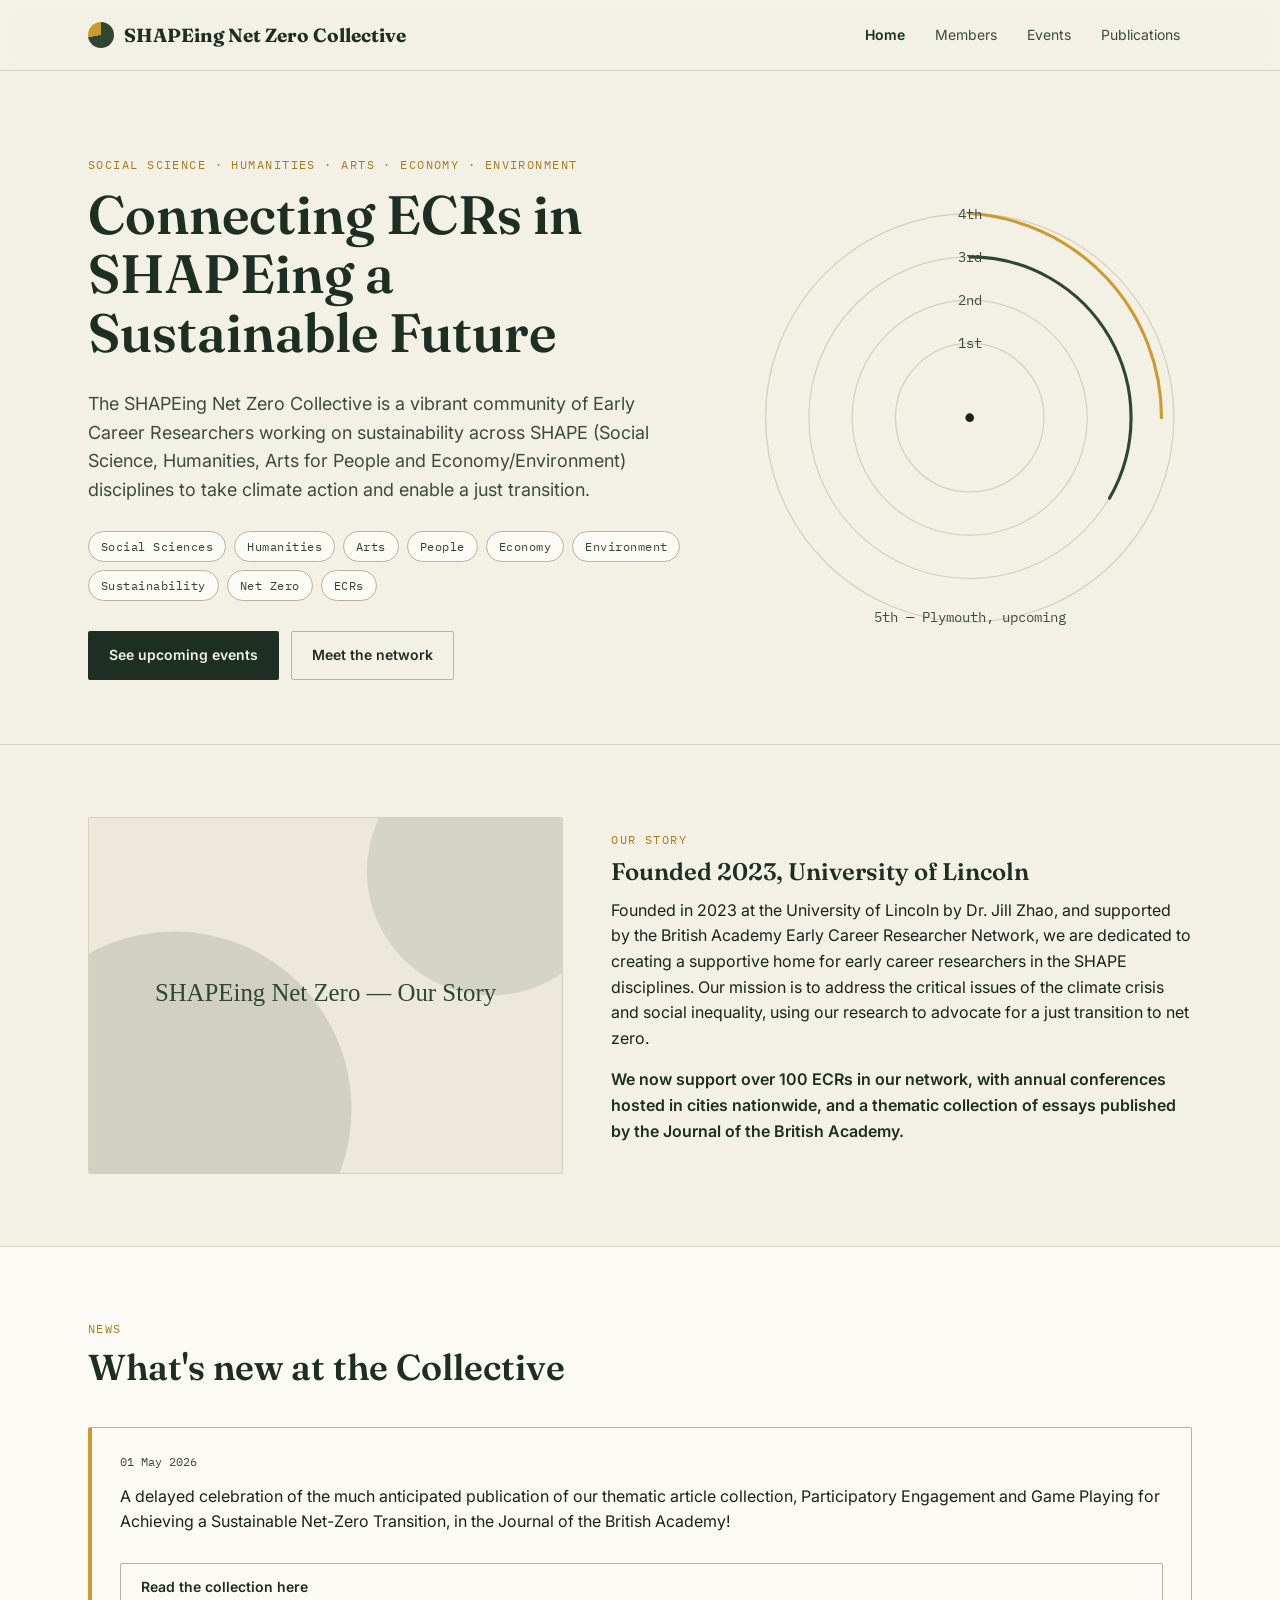
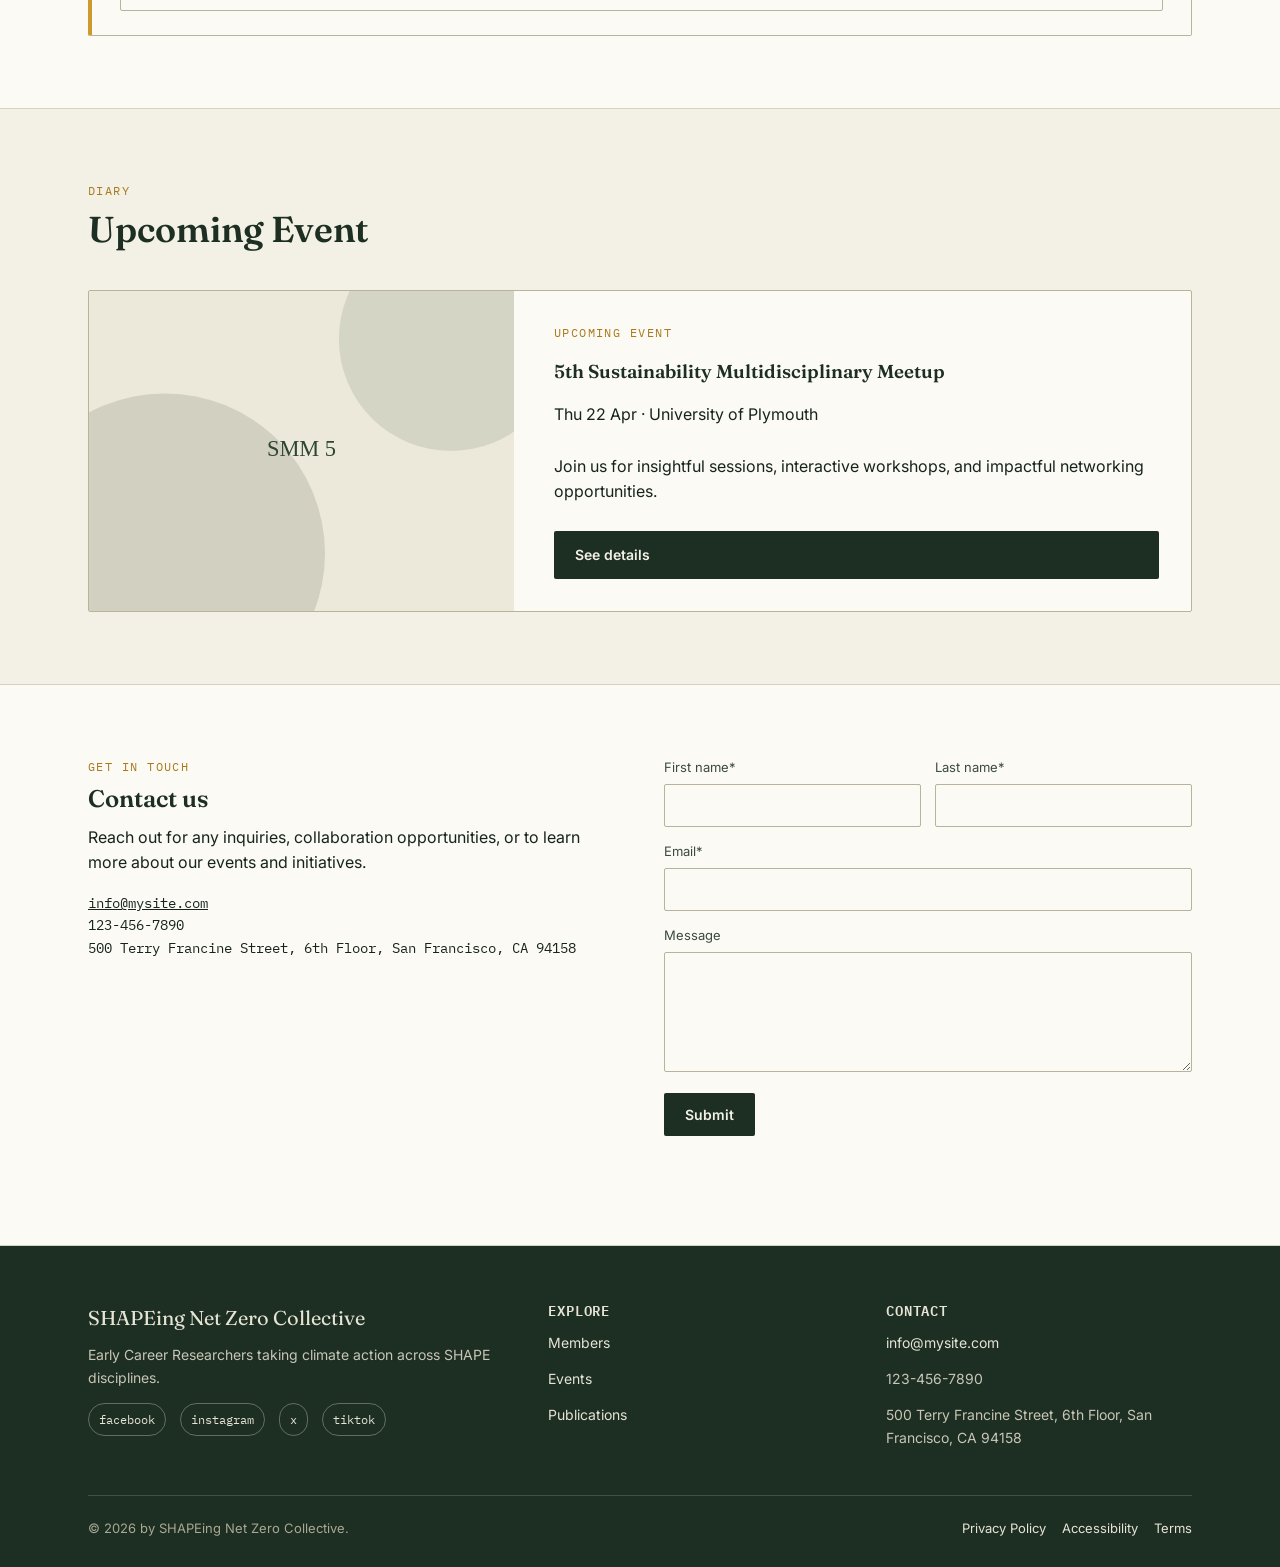
==== index.html @ 14239014 "Add files via upload" ====
<!doctype html>
<html lang="en">
<head>
<meta charset="utf-8">
<meta name="viewport" content="width=device-width, initial-scale=1">
<title>SHAPEing Net Zero Collective</title>
<meta name="description" content="A community of Early Career Researchers working across SHAPE disciplines to take climate action and enable a just transition to net zero.">
<link rel="preconnect" href="https://fonts.googleapis.com">
<link href="https://fonts.googleapis.com/css2?family=Fraunces:opsz,wght@9..144,500;9..144,600;9..144,700&family=Inter:wght@400;500;600&family=IBM+Plex+Mono:wght@400;500&display=swap" rel="stylesheet">
<link rel="stylesheet" href="assets/css/style.css">
</head>
<body data-page="home">

<header class="site-header">
  <div class="wrap">
    <a class="brand" href="index.html"><span class="mark" aria-hidden="true"></span> <span data-org-name>SHAPEing Net Zero Collective</span></a>
    <nav class="primary-nav" aria-label="Primary">
      <a href="index.html" aria-current="page">Home</a>
      <a href="members.html">Members</a>
      <a href="events.html">Events</a>
      <a href="publications.html">Publications</a>
    </nav>
  </div>
</header>

<section class="hero">
  <div class="wrap">
    <div>
      <span class="eyebrow">Social Science · Humanities · Arts · Economy · Environment</span>
      <h1 data-hero-title>Connecting ECRs in SHAPEing a Sustainable Future</h1>
      <p class="lede" data-hero-lede>Loading…</p>
      <div class="chip-row" data-chip-row></div>
      <div style="margin-top:30px; display:flex; gap:12px; flex-wrap:wrap;">
        <a class="btn btn-primary" href="events.html">See upcoming events</a>
        <a class="btn btn-outline" href="members.html">Meet the network</a>
      </div>
    </div>
    <svg class="rings" viewBox="0 0 360 360" role="img" aria-label="Five concentric rings marking each Sustainability Multidisciplinary Meetup held since 2023">
      <circle cx="180" cy="180" r="60" fill="none" stroke="#D6D0BC" stroke-width="1"></circle>
      <circle cx="180" cy="180" r="95" fill="none" stroke="#D6D0BC" stroke-width="1"></circle>
      <circle cx="180" cy="180" r="130" fill="none" stroke="#D6D0BC" stroke-width="1"></circle>
      <circle cx="180" cy="180" r="165" fill="none" stroke="#D6D0BC" stroke-width="1"></circle>
      <path d="M 180 50 A 130 130 0 0 1 293 245" fill="none" stroke="#2E4632" stroke-width="2.5" stroke-linecap="round"></path>
      <path d="M 180 15 A 165 165 0 0 1 335 180" fill="none" stroke="#CC9A2E" stroke-width="2.5" stroke-linecap="round"></path>
      <circle cx="180" cy="180" r="3.5" fill="#16241C"></circle>
      <g font-family="IBM Plex Mono, monospace" font-size="11" fill="#3C4A40">
        <text x="180" y="124" text-anchor="middle">1st</text>
        <text x="180" y="89" text-anchor="middle">2nd</text>
        <text x="180" y="54" text-anchor="middle">3rd</text>
        <text x="180" y="19" text-anchor="middle">4th</text>
        <text x="180" y="345" text-anchor="middle">5th — Plymouth, upcoming</text>
      </g>
    </svg>
  </div>
</section>

<section>
  <div class="wrap story-grid">
    <img data-story-image src="images/our-story.svg" alt="Members of the SHAPEing Net Zero Collective at a past meetup">
    <div>
      <span class="eyebrow">Our Story</span>
      <h2>Founded 2023, University of Lincoln</h2>
      <p data-story-body>Loading…</p>
      <p data-story-stats style="font-weight:600;color:var(--forest-deep);"></p>
    </div>
  </div>
</section>

<section class="alt">
  <div class="wrap">
    <div class="section-head">
      <span class="eyebrow">News</span>
      <h2>What's new at the Collective</h2>
    </div>
    <div data-news-list style="display:grid; gap:18px;"></div>
  </div>
</section>

<section>
  <div class="wrap">
    <div class="section-head">
      <span class="eyebrow">Diary</span>
      <h2>Upcoming Event</h2>
    </div>
    <div data-upcoming-feature></div>
  </div>
</section>

<section class="alt">
  <div class="wrap contact-grid">
    <div>
      <span class="eyebrow">Get in Touch</span>
      <h2>Contact us</h2>
      <p>Reach out for any inquiries, collaboration opportunities, or to learn more about our events and initiatives.</p>
      <p style="font-family:var(--mono); font-size:14px;">
        <a data-contact-email href="#"></a><br>
        <span data-contact-phone></span><br>
        <span data-contact-address></span>
      </p>
    </div>
    <form class="contact-form" data-contact-form>
      <div class="form-row">
        <div>
          <label for="fname">First name*</label>
          <input id="fname" name="first_name" required>
        </div>
        <div>
          <label for="lname">Last name*</label>
          <input id="lname" name="last_name" required>
        </div>
      </div>
      <div>
        <label for="cemail">Email*</label>
        <input id="cemail" type="email" name="email" required>
      </div>
      <div>
        <label for="cmsg">Message</label>
        <textarea id="cmsg" name="message"></textarea>
      </div>
      <button class="btn btn-primary" type="submit" style="justify-self:start;">Submit</button>
      <p class="form-note" data-form-status></p>
    </form>
  </div>
</section>

<footer class="site-footer">
  <div class="wrap">
    <div class="foot-grid">
      <div>
        <div class="brand-line" data-org-name>SHAPEing Net Zero Collective</div>
        <p>Early Career Researchers taking climate action across SHAPE disciplines.</p>
        <div class="social-row" data-social-row></div>
      </div>
      <div>
        <h4>Explore</h4>
        <p><a href="members.html">Members</a></p>
        <p><a href="events.html">Events</a></p>
        <p><a href="publications.html">Publications</a></p>
      </div>
      <div>
        <h4>Contact</h4>
        <p><a data-contact-email href="#"></a></p>
        <p data-contact-phone></p>
        <p data-contact-address></p>
      </div>
    </div>
    <div class="legal-row">
      <span data-footer-note></span>
      <div class="legal-links">
        <a href="#">Privacy Policy</a>
        <a href="#">Accessibility</a>
        <a href="#">Terms</a>
      </div>
    </div>
  </div>
</footer>

<script src="assets/js/main.js"></script>
</body>
</html>
---- assets/css/style.css ----
/* ============================================================
   SHAPEing Net Zero Collective — design tokens
   Paper: warm mineral parchment · Ink: deep forest-black
   Accent: amber (renewal/energy) · Secondary: moss
   Display: Fraunces (editorial serif) · Body: Inter · Utility: IBM Plex Mono
   ============================================================ */

:root{
  --paper: #F3F1E6;
  --paper-raised: #FBFAF4;
  --ink: #16241C;
  --ink-soft: #3C4A40;
  --forest: #2E4632;
  --forest-deep: #1D2E22;
  --moss: #6B8F71;
  --amber: #CC9A2E;
  --amber-deep: #A87A1C;
  --line: #D6D0BC;
  --line-strong: #B9B39C;
  --radius: 2px;
  --max: 1160px;
  --serif: "Fraunces", Georgia, serif;
  --sans: "Inter", -apple-system, BlinkMacSystemFont, "Segoe UI", sans-serif;
  --mono: "IBM Plex Mono", ui-monospace, SFMono-Regular, monospace;
}

*{ box-sizing: border-box; }
html{ scroll-behavior: smooth; }
body{
  margin: 0;
  background: var(--paper);
  color: var(--ink);
  font-family: var(--sans);
  font-size: 16px;
  line-height: 1.6;
  -webkit-font-smoothing: antialiased;
}
img{ max-width: 100%; display: block; }
a{ color: inherit; }
h1,h2,h3,h4{ font-family: var(--serif); font-weight: 600; margin: 0 0 .5em; line-height: 1.1; color: var(--forest-deep); }
p{ margin: 0 0 1em; }
:focus-visible{ outline: 2px solid var(--amber-deep); outline-offset: 3px; }
@media (prefers-reduced-motion: reduce){
  *{ animation: none !important; transition: none !important; scroll-behavior: auto !important; }
}

.wrap{ max-width: var(--max); margin: 0 auto; padding: 0 28px; }
.eyebrow{
  font-family: var(--mono);
  font-size: 12px;
  letter-spacing: .12em;
  text-transform: uppercase;
  color: var(--amber-deep);
  display: block;
  margin-bottom: 10px;
}

/* ---------- header / nav ---------- */
.site-header{
  position: sticky; top: 0; z-index: 40;
  background: rgba(243,241,230,.92);
  backdrop-filter: blur(6px);
  border-bottom: 1px solid var(--line);
}
.site-header .wrap{
  display: flex; align-items: center; justify-content: space-between;
  padding-top: 16px; padding-bottom: 16px; gap: 24px;
}
.brand{
  font-family: var(--serif); font-weight: 700; font-size: 19px;
  text-decoration: none; color: var(--forest-deep);
  display: flex; align-items: center; gap: 10px;
}
.brand .mark{
  width: 26px; height: 26px; border-radius: 50%;
  background: conic-gradient(var(--forest) 0 72%, var(--amber) 72% 100%);
  flex: none;
}
nav.primary-nav{ display: flex; gap: 6px; flex-wrap: wrap; }
nav.primary-nav a{
  text-decoration: none;
  font-size: 14px;
  padding: 8px 12px;
  border-radius: var(--radius);
  color: var(--ink-soft);
  transition: color .15s, background .15s;
}
nav.primary-nav a:hover{ color: var(--forest-deep); background: var(--paper-raised); }
nav.primary-nav a[aria-current="page"]{ color: var(--forest-deep); font-weight: 600; }
.nav-toggle{ display:none; }
@media (max-width: 780px){
  .site-header .wrap{ flex-wrap: wrap; }
  nav.primary-nav{ width: 100%; justify-content: flex-start; }
}

/* ---------- hero ---------- */
.hero{
  padding: 84px 0 64px;
  position: relative;
  overflow: hidden;
  border-bottom: 1px solid var(--line);
}
.hero .wrap{ display: grid; grid-template-columns: 1.15fr .85fr; gap: 56px; align-items: center; }
.hero h1{ font-size: clamp(34px, 4.4vw, 54px); max-width: 15ch; }
.hero .lede{ font-size: 18px; color: var(--ink-soft); max-width: 52ch; }
.chip-row{ display: flex; flex-wrap: wrap; gap: 8px; margin-top: 26px; }
.chip{
  font-family: var(--mono); font-size: 12px; letter-spacing: .04em;
  border: 1px solid var(--line-strong); border-radius: 999px;
  padding: 5px 12px; color: var(--forest);
  background: var(--paper-raised);
}
.rings{ width: 100%; height: auto; }
@media (max-width: 900px){
  .hero .wrap{ grid-template-columns: 1fr; }
}

/* ---------- buttons ---------- */
.btn{
  display: inline-flex; align-items: center; gap: 8px;
  font-family: var(--sans); font-weight: 600; font-size: 14px;
  padding: 12px 20px; border-radius: var(--radius);
  text-decoration: none; border: 1px solid transparent; cursor: pointer;
  transition: transform .15s, background .15s, border-color .15s;
}
.btn-primary{ background: var(--forest-deep); color: var(--paper); }
.btn-primary:hover{ background: var(--forest); }
.btn-outline{ border-color: var(--line-strong); color: var(--forest-deep); }
.btn-outline:hover{ border-color: var(--forest-deep); background: var(--paper-raised); }

/* ---------- sections ---------- */
section{ padding: 72px 0; }
section.alt{ background: var(--paper-raised); border-top: 1px solid var(--line); border-bottom: 1px solid var(--line); }
.section-head{ max-width: 62ch; margin-bottom: 40px; }
.section-head h2{ font-size: clamp(26px, 3vw, 36px); }

.story-grid{ display: grid; grid-template-columns: .9fr 1.1fr; gap: 48px; align-items: center; }
.story-grid img{ border-radius: var(--radius); border: 1px solid var(--line); }
@media (max-width: 860px){ .story-grid{ grid-template-columns: 1fr; } }

.news-card{
  border: 1px solid var(--line-strong); border-left: 4px solid var(--amber);
  background: var(--paper-raised); padding: 24px 28px; border-radius: var(--radius);
  display: flex; flex-direction: column; gap: 12px;
}
.news-card time{ font-family: var(--mono); font-size: 12px; color: var(--ink-soft); }

/* ---------- events ---------- */
.event-feature{
  display: grid; grid-template-columns: .8fr 1.2fr; gap: 40px;
  border: 1px solid var(--line-strong); background: var(--paper-raised);
  border-radius: var(--radius); overflow: hidden;
}
.event-feature img{ height: 100%; object-fit: cover; min-height: 220px; }
.event-feature .body{ padding: 32px 32px 32px 0; display: flex; flex-direction: column; justify-content: center; gap: 10px; }
@media (max-width: 780px){
  .event-feature{ grid-template-columns: 1fr; }
  .event-feature .body{ padding: 0 24px 24px; }
}

.timeline{ list-style: none; margin: 0; padding: 0; border-left: 2px solid var(--line-strong); }
.timeline li{
  position: relative; padding: 0 0 34px 30px;
}
.timeline li::before{
  content: attr(data-order);
  position: absolute; left: -19px; top: 0;
  width: 36px; height: 36px; border-radius: 50%;
  background: var(--paper); border: 2px solid var(--forest);
  color: var(--forest-deep); font-family: var(--mono); font-size: 13px;
  display: flex; align-items: center; justify-content: center;
}
.timeline .t-title{ font-weight: 700; color: var(--forest-deep); }
.timeline .t-meta{ font-family: var(--mono); font-size: 13px; color: var(--ink-soft); }

/* ---------- grids: members / publications ---------- */
.card-grid{ display: grid; grid-template-columns: repeat(3, 1fr); gap: 24px; }
@media (max-width: 900px){ .card-grid{ grid-template-columns: repeat(2,1fr); } }
@media (max-width: 620px){ .card-grid{ grid-template-columns: 1fr; } }

.member-card{
  border: 1px solid var(--line); background: var(--paper-raised); border-radius: var(--radius);
  overflow: hidden; display:flex; flex-direction: column;
}
.member-card img{ aspect-ratio: 4/3; object-fit: cover; background: var(--line); }
.member-card .body{ padding: 18px 20px 22px; }
.member-card h3{ font-size: 18px; margin-bottom: 2px; }
.member-role{ font-family: var(--mono); font-size: 12.5px; color: var(--amber-deep); display:block; margin-bottom: 10px; }

.pub-item{
  padding: 24px 0; border-top: 1px solid var(--line);
  display: grid; grid-template-columns: 90px 1fr; gap: 20px;
}
.pub-item:first-child{ border-top: none; }
.pub-year{ font-family: var(--mono); font-size: 22px; color: var(--forest); }
.pub-outlet{ font-family: var(--mono); font-size: 12.5px; color: var(--ink-soft); text-transform: uppercase; letter-spacing: .06em; }

/* ---------- contact ---------- */
.contact-grid{ display: grid; grid-template-columns: 1fr 1fr; gap: 48px; }
@media (max-width: 800px){ .contact-grid{ grid-template-columns: 1fr; } }
form.contact-form{ display: grid; gap: 14px; }
.form-row{ display: grid; grid-template-columns: 1fr 1fr; gap: 14px; }
@media (max-width: 500px){ .form-row{ grid-template-columns: 1fr; } }
.contact-form label{ font-size: 13px; color: var(--ink-soft); display:block; margin-bottom: 6px; }
.contact-form input, .contact-form textarea{
  width: 100%; font-family: var(--sans); font-size: 15px;
  padding: 11px 13px; border: 1px solid var(--line-strong); border-radius: var(--radius);
  background: var(--paper-raised); color: var(--ink);
}
.contact-form textarea{ min-height: 120px; resize: vertical; }
.form-note{ font-size: 13px; color: var(--ink-soft); margin-top: 10px; }

/* ---------- footer ---------- */
footer.site-footer{
  background: var(--forest-deep); color: #E6E4D6;
  padding: 56px 0 28px;
}
footer.site-footer a{ color: #E6E4D6; text-decoration: none; }
footer.site-footer .foot-grid{
  display: grid; grid-template-columns: 1.4fr 1fr 1fr; gap: 32px;
  padding-bottom: 32px; border-bottom: 1px solid rgba(230,228,214,.18);
}
@media (max-width: 700px){ footer.site-footer .foot-grid{ grid-template-columns: 1fr; } }
footer.site-footer h4{ color: #E6E4D6; font-size: 14px; font-family: var(--mono); letter-spacing: .06em; text-transform: uppercase; margin-bottom: 14px; }
footer.site-footer .brand-line{ font-family: var(--serif); font-size: 20px; margin-bottom: 10px; }
footer.site-footer p{ font-size: 14px; color: #C8C6B6; }
.social-row{ display: flex; gap: 14px; margin-top: 14px; }
.social-row a{ font-family: var(--mono); font-size: 12px; border: 1px solid rgba(230,228,214,.35); padding: 6px 10px; border-radius: 999px; }
.social-row a:hover{ background: rgba(230,228,214,.1); }
.legal-row{ display: flex; flex-wrap: wrap; gap: 18px; justify-content: space-between; padding-top: 22px; font-size: 13px; color: #A9A895; }
.legal-links{ display: flex; gap: 16px; flex-wrap: wrap; }

.empty-note{ font-family: var(--mono); font-size: 13px; color: var(--ink-soft); padding: 18px 0; }
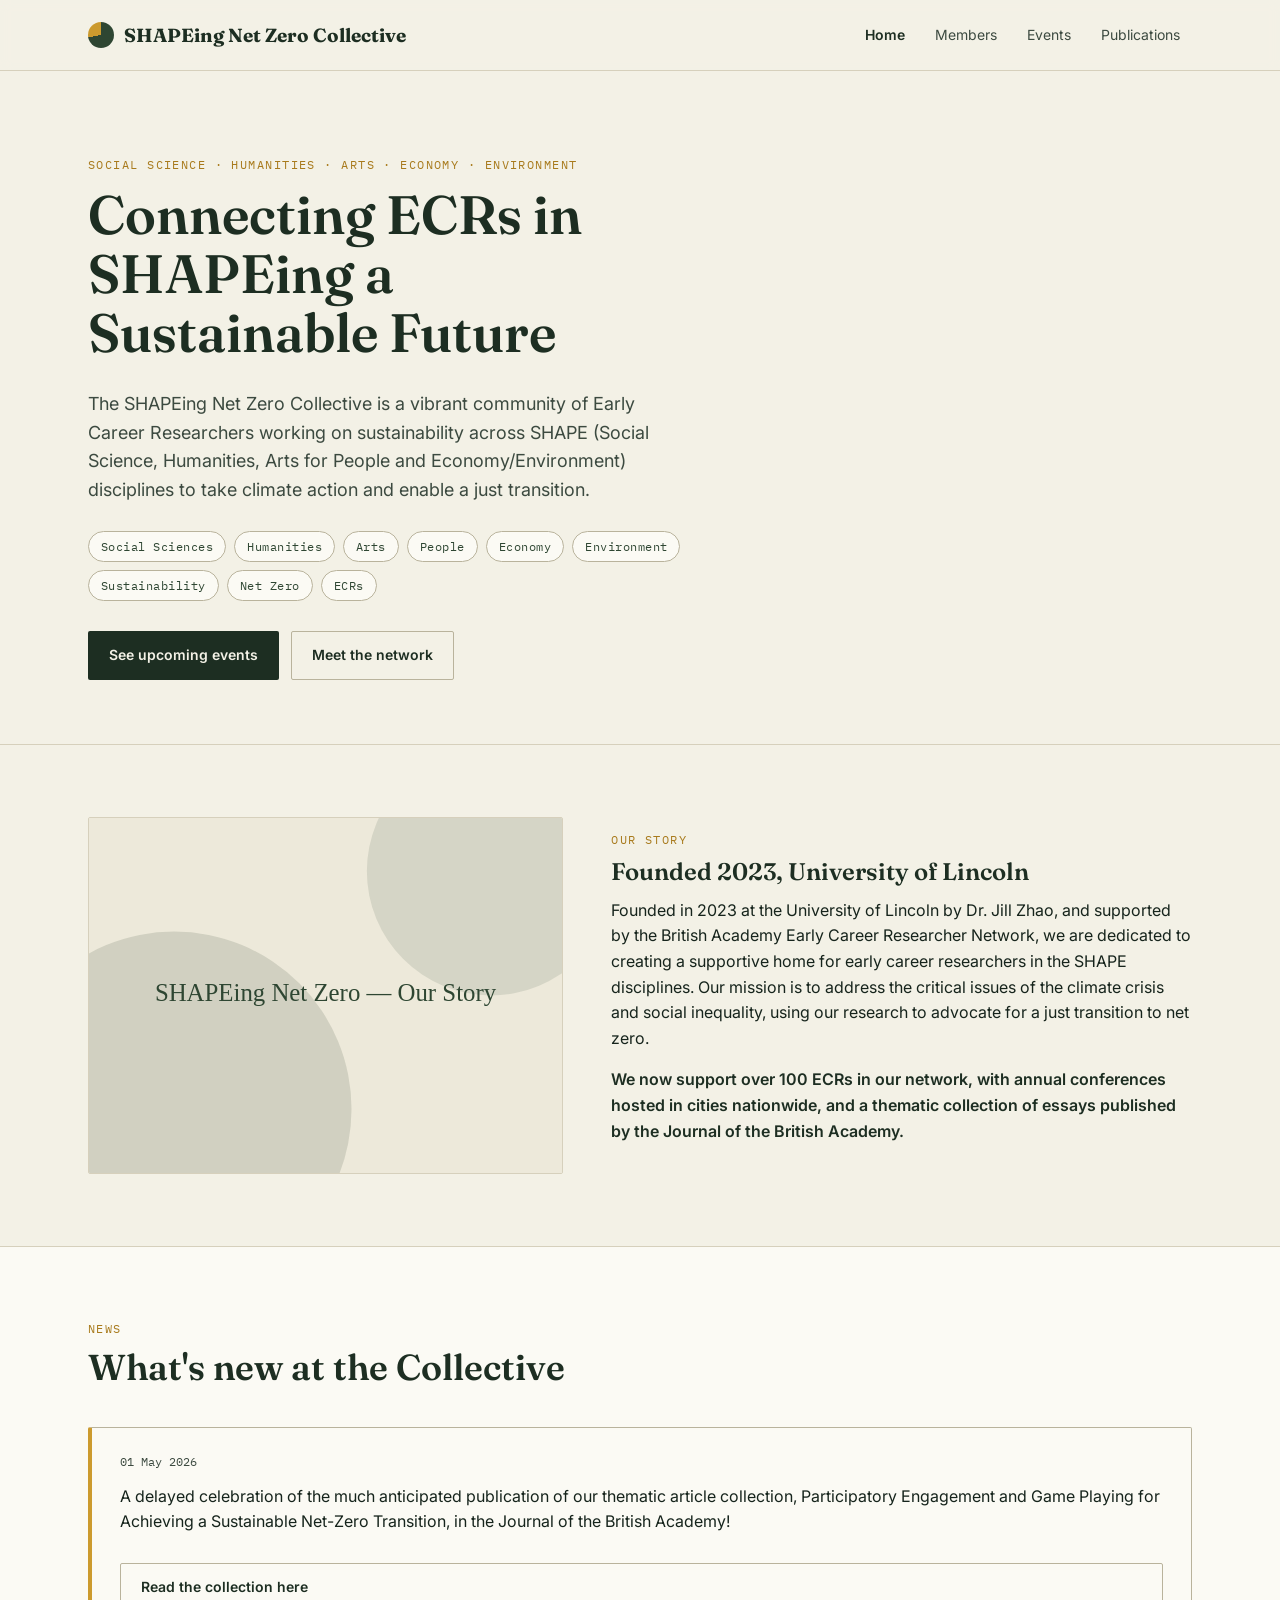
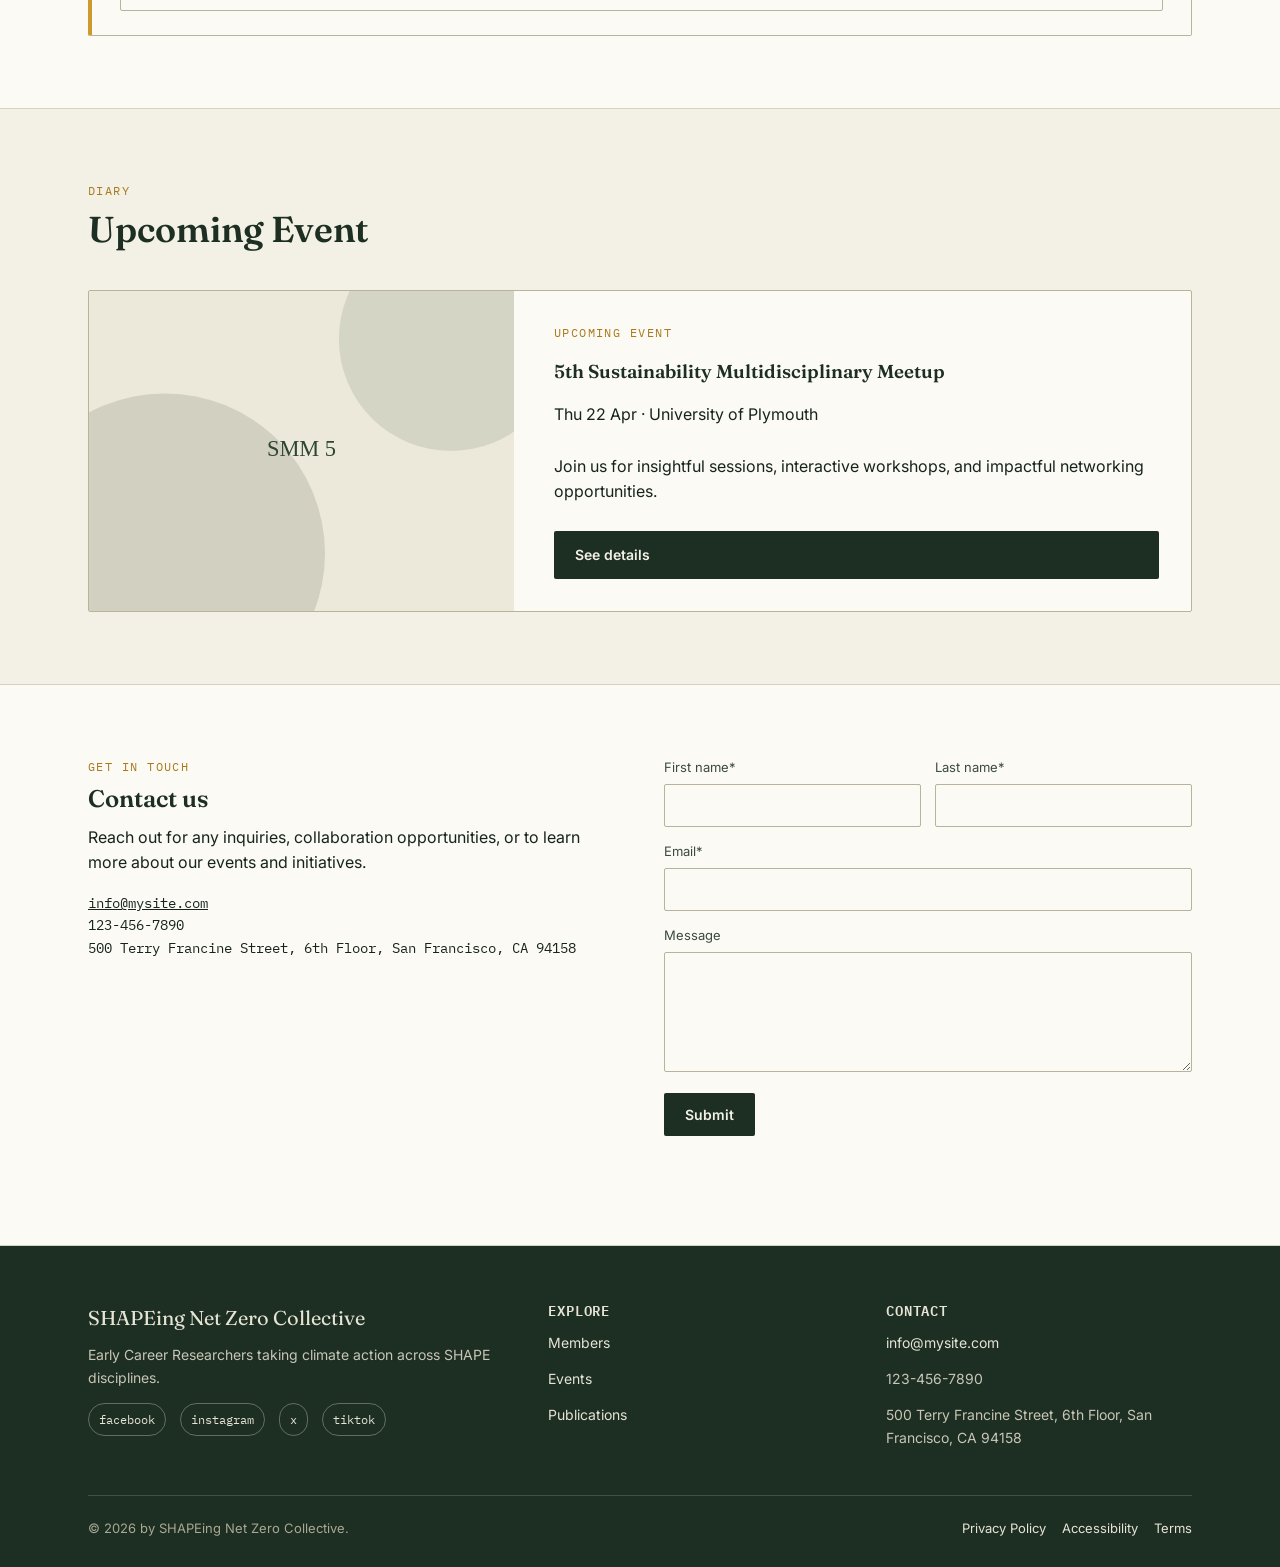
==== commit 91c474e1: "Update index.html" ====
--- a/index.html
+++ b/index.html
@@ -1,6 +1,6 @@
 <!doctype html>
 <html lang="en">
-<head>
+<head><script src="https://identity.netlify.com/v1/netlify-identity-widget.js"></script>
 <meta charset="utf-8">
 <meta name="viewport" content="width=device-width, initial-scale=1">
 <title>SHAPEing Net Zero Collective</title>
@@ -34,24 +34,6 @@
         <a class="btn btn-primary" href="events.html">See upcoming events</a>
         <a class="btn btn-outline" href="members.html">Meet the network</a>
       </div>
-    </div>
-    <svg class="rings" viewBox="0 0 360 360" role="img" aria-label="Five concentric rings marking each Sustainability Multidisciplinary Meetup held since 2023">
-      <circle cx="180" cy="180" r="60" fill="none" stroke="#D6D0BC" stroke-width="1"></circle>
-      <circle cx="180" cy="180" r="95" fill="none" stroke="#D6D0BC" stroke-width="1"></circle>
-      <circle cx="180" cy="180" r="130" fill="none" stroke="#D6D0BC" stroke-width="1"></circle>
-      <circle cx="180" cy="180" r="165" fill="none" stroke="#D6D0BC" stroke-width="1"></circle>
-      <path d="M 180 50 A 130 130 0 0 1 293 245" fill="none" stroke="#2E4632" stroke-width="2.5" stroke-linecap="round"></path>
-      <path d="M 180 15 A 165 165 0 0 1 335 180" fill="none" stroke="#CC9A2E" stroke-width="2.5" stroke-linecap="round"></path>
-      <circle cx="180" cy="180" r="3.5" fill="#16241C"></circle>
-      <g font-family="IBM Plex Mono, monospace" font-size="11" fill="#3C4A40">
-        <text x="180" y="124" text-anchor="middle">1st</text>
-        <text x="180" y="89" text-anchor="middle">2nd</text>
-        <text x="180" y="54" text-anchor="middle">3rd</text>
-        <text x="180" y="19" text-anchor="middle">4th</text>
-        <text x="180" y="345" text-anchor="middle">5th — Plymouth, upcoming</text>
-      </g>
-    </svg>
-  </div>
 </section>
 
 <section>
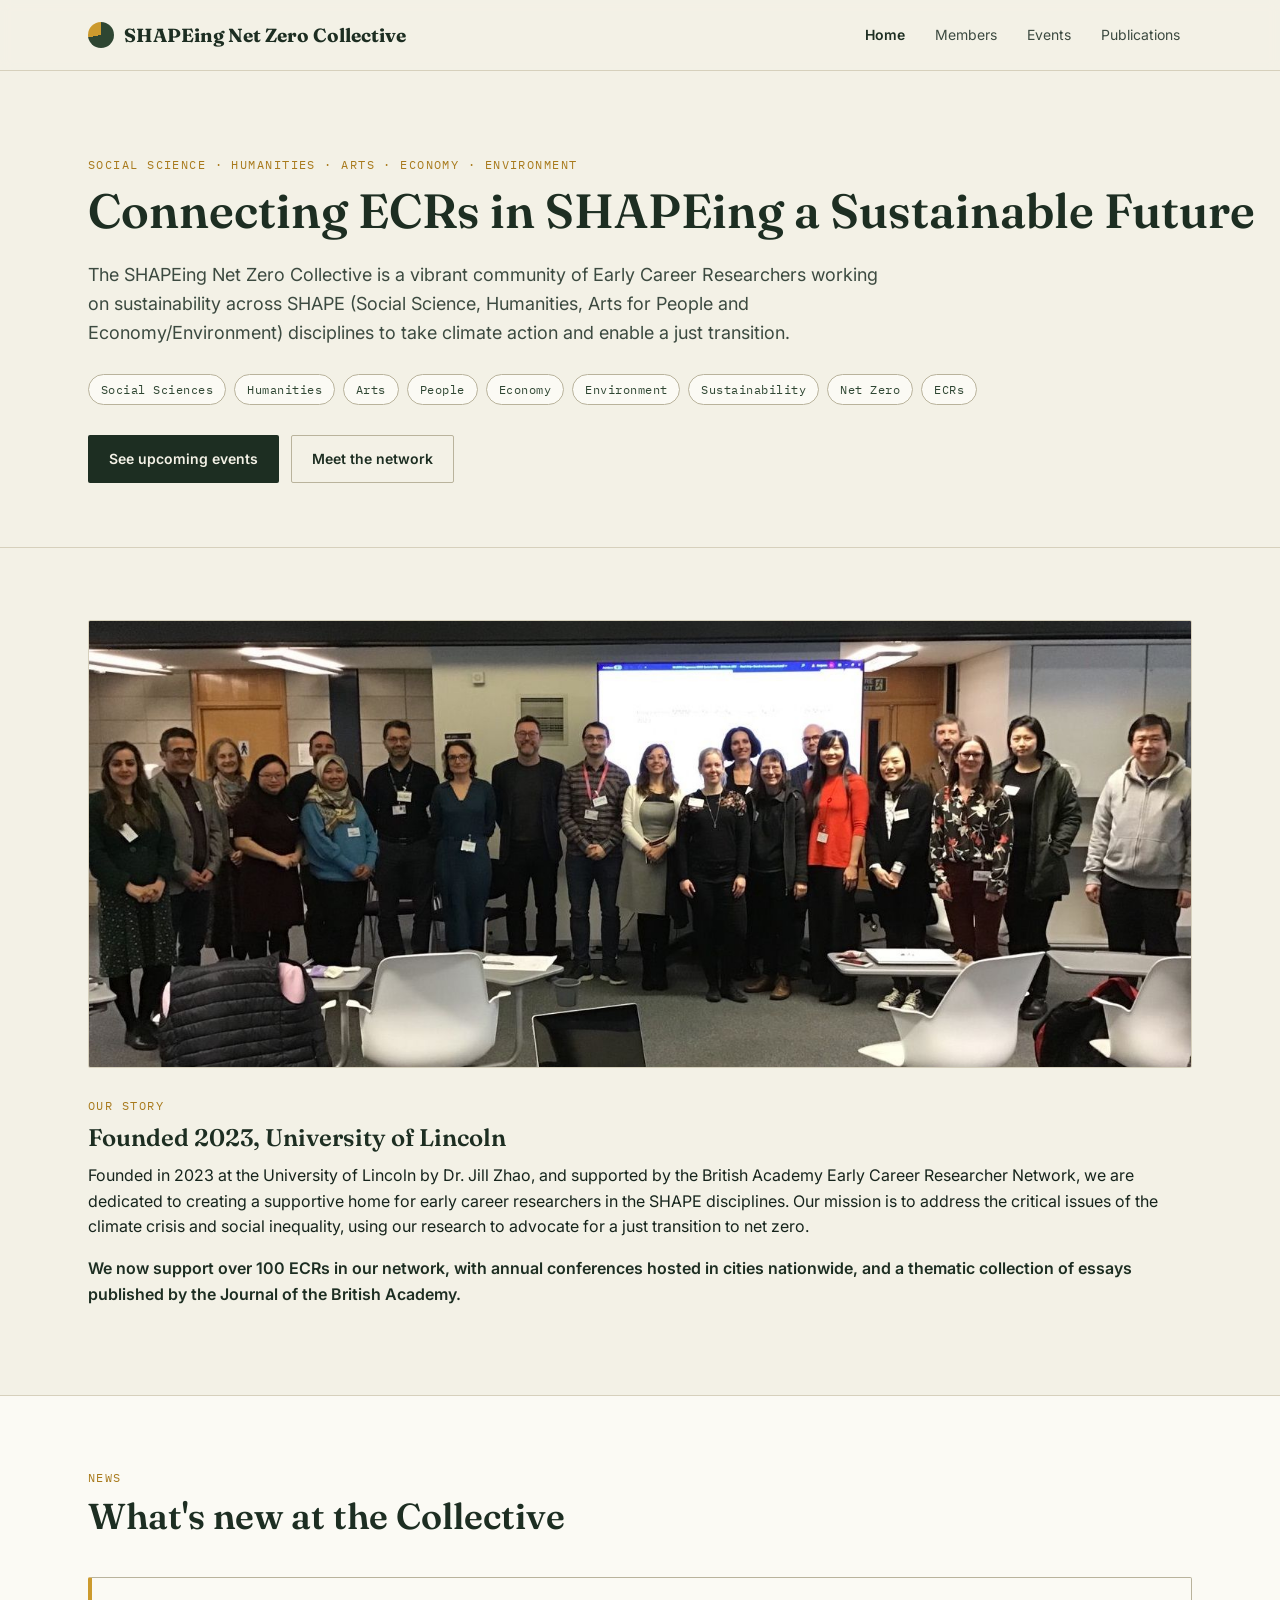
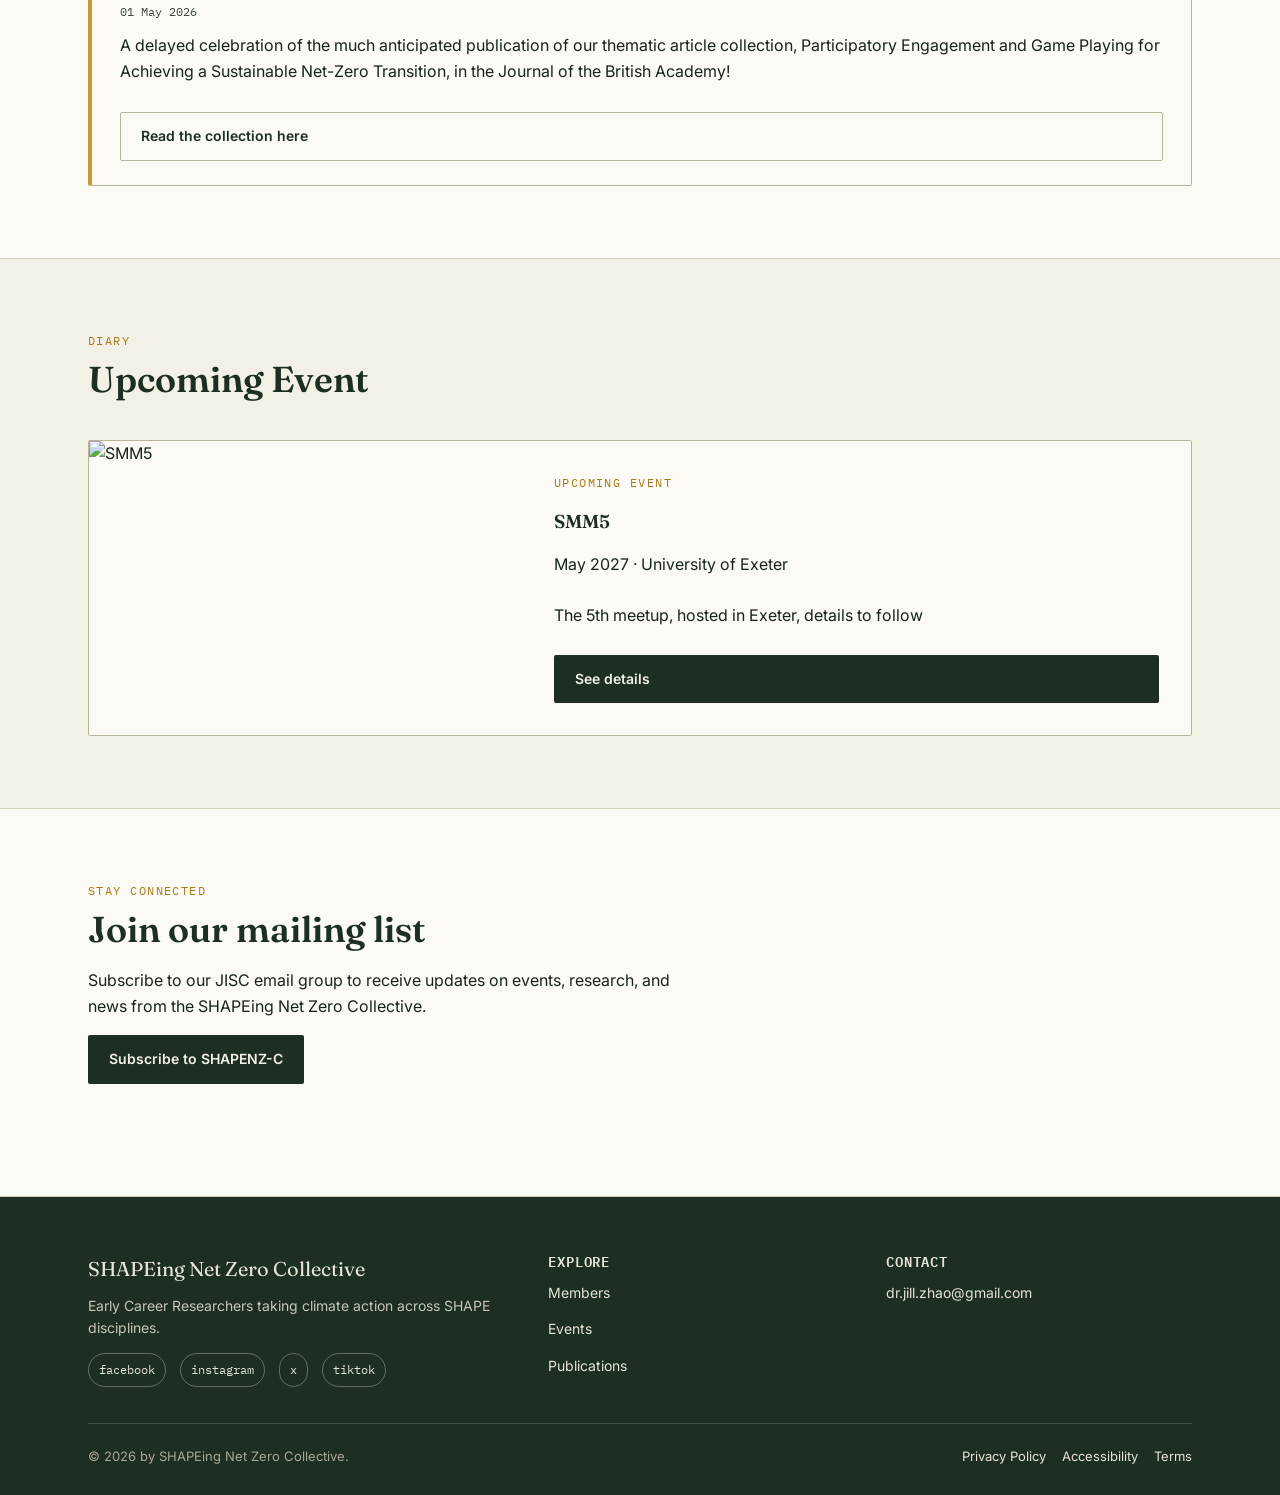
==== commit 390a5361: "Update index.html" ====
--- a/index.html
+++ b/index.html
@@ -38,7 +38,7 @@
 
 <section>
   <div class="wrap story-grid">
-    <img data-story-image src="images/our-story.svg" alt="Members of the SHAPEing Net Zero Collective at a past meetup">
+    <img data-story-image src="images/1701089100323.jpg" alt="Members of the SHAPEing Net Zero Collective at a past meetup">
     <div>
       <span class="eyebrow">Our Story</span>
       <h2>Founded 2023, University of Lincoln</h2>
@@ -69,39 +69,13 @@
 </section>
 
 <section class="alt">
-  <div class="wrap contact-grid">
-    <div>
-      <span class="eyebrow">Get in Touch</span>
-      <h2>Contact us</h2>
-      <p>Reach out for any inquiries, collaboration opportunities, or to learn more about our events and initiatives.</p>
-      <p style="font-family:var(--mono); font-size:14px;">
-        <a data-contact-email href="#"></a><br>
-        <span data-contact-phone></span><br>
-        <span data-contact-address></span>
-      </p>
+  <div class="wrap">
+    <div class="section-head">
+      <span class="eyebrow">Stay Connected</span>
+      <h2>Join our mailing list</h2>
+      <p>Subscribe to our JISC email group to receive updates on events, research, and news from the SHAPEing Net Zero Collective.</p>
+      <a class="btn btn-primary" href="https://www.jiscmail.ac.uk/cgi-bin/webadmin?SUBED1=SHAPENZ-C&A=1" target="_blank" rel="noopener">Subscribe to SHAPENZ-C</a>
     </div>
-    <form class="contact-form" data-contact-form>
-      <div class="form-row">
-        <div>
-          <label for="fname">First name*</label>
-          <input id="fname" name="first_name" required>
-        </div>
-        <div>
-          <label for="lname">Last name*</label>
-          <input id="lname" name="last_name" required>
-        </div>
-      </div>
-      <div>
-        <label for="cemail">Email*</label>
-        <input id="cemail" type="email" name="email" required>
-      </div>
-      <div>
-        <label for="cmsg">Message</label>
-        <textarea id="cmsg" name="message"></textarea>
-      </div>
-      <button class="btn btn-primary" type="submit" style="justify-self:start;">Submit</button>
-      <p class="form-note" data-form-status></p>
-    </form>
   </div>
 </section>
 
@@ -121,9 +95,7 @@
       </div>
       <div>
         <h4>Contact</h4>
-        <p><a data-contact-email href="#"></a></p>
-        <p data-contact-phone></p>
-        <p data-contact-address></p>
+        <p><a href="mailto:dr.jill.zhao@gmail.com">dr.jill.zhao@gmail.com</a></p>
       </div>
     </div>
     <div class="legal-row">
--- a/assets/css/style.css
+++ b/assets/css/style.css
@@ -100,9 +100,9 @@
   overflow: hidden;
   border-bottom: 1px solid var(--line);
 }
-.hero .wrap{ display: grid; grid-template-columns: 1.15fr .85fr; gap: 56px; align-items: center; }
-.hero h1{ font-size: clamp(34px, 4.4vw, 54px); max-width: 15ch; }
-.hero .lede{ font-size: 18px; color: var(--ink-soft); max-width: 52ch; }
+.hero .wrap{ display: block; }
+.hero h1{ font-size: clamp(28px, 3.8vw, 48px); max-width: none; white-space: nowrap; }
+.hero .lede{ font-size: 18px; color: var(--ink-soft); max-width: 72ch; }
 .chip-row{ display: flex; flex-wrap: wrap; gap: 8px; margin-top: 26px; }
 .chip{
   font-family: var(--mono); font-size: 12px; letter-spacing: .04em;
@@ -112,7 +112,7 @@
 }
 .rings{ width: 100%; height: auto; }
 @media (max-width: 900px){
-  .hero .wrap{ grid-template-columns: 1fr; }
+  .hero h1{ white-space: normal; }
 }
 
 /* ---------- buttons ---------- */
@@ -134,8 +134,8 @@
 .section-head{ max-width: 62ch; margin-bottom: 40px; }
 .section-head h2{ font-size: clamp(26px, 3vw, 36px); }
 
-.story-grid{ display: grid; grid-template-columns: .9fr 1.1fr; gap: 48px; align-items: center; }
-.story-grid img{ border-radius: var(--radius); border: 1px solid var(--line); }
+.story-grid{ display: grid; grid-template-columns: 1fr; gap: 28px; }
+.story-grid img{ border-radius: var(--radius); border: 1px solid var(--line); max-height: 480px; width: 100%; object-fit: cover; }
 @media (max-width: 860px){ .story-grid{ grid-template-columns: 1fr; } }
 
 .news-card{
@@ -173,6 +173,43 @@
 .timeline .t-title{ font-weight: 700; color: var(--forest-deep); }
 .timeline .t-meta{ font-family: var(--mono); font-size: 13px; color: var(--ink-soft); }
 
+/* ---------- event photo strip ---------- */
+.event-photos{
+  display: flex; gap: 10px; overflow-x: auto; padding-bottom: 6px; margin-top: 14px;
+  scrollbar-width: thin; scrollbar-color: var(--line-strong) transparent;
+}
+.event-photos::-webkit-scrollbar{ height: 4px; }
+.event-photos::-webkit-scrollbar-track{ background: transparent; }
+.event-photos::-webkit-scrollbar-thumb{ background: var(--line-strong); border-radius: 99px; }
+.event-thumb{
+  width: 140px; height: 100px; flex: none;
+  object-fit: cover; border-radius: var(--radius);
+  border: 1px solid var(--line); cursor: pointer;
+  transition: opacity .15s, border-color .15s;
+}
+.event-thumb:hover{ opacity: .85; border-color: var(--forest); }
+
+/* ---------- lightbox ---------- */
+#lightbox{ display:none; position:fixed; inset:0; z-index:200; align-items:center; justify-content:center; }
+#lightbox.open{ display:flex; }
+.lb-backdrop{ position:absolute; inset:0; background:rgba(22,36,28,.88); }
+.lb-frame{
+  position:relative; z-index:1; max-width:90vw; max-height:90vh;
+  display:flex; align-items:center; justify-content:center;
+}
+.lb-img{ max-width:90vw; max-height:85vh; object-fit:contain; border-radius:var(--radius); display:block; }
+.lb-close{
+  position:absolute; top:-40px; right:0;
+  background:none; border:none; color:#fff; font-size:22px; cursor:pointer; line-height:1;
+}
+.lb-nav{ position:absolute; inset:0; display:flex; align-items:center; justify-content:space-between; pointer-events:none; }
+.lb-prev, .lb-next{
+  pointer-events:all; background:rgba(22,36,28,.55); border:none; color:#fff;
+  font-size:32px; line-height:1; padding:12px 16px; cursor:pointer; border-radius:var(--radius);
+  transition:background .15s;
+}
+.lb-prev:hover, .lb-next:hover{ background:rgba(22,36,28,.85); }
+
 /* ---------- grids: members / publications ---------- */
 .card-grid{ display: grid; grid-template-columns: repeat(3, 1fr); gap: 24px; }
 @media (max-width: 900px){ .card-grid{ grid-template-columns: repeat(2,1fr); } }
@@ -182,10 +219,13 @@
   border: 1px solid var(--line); background: var(--paper-raised); border-radius: var(--radius);
   overflow: hidden; display:flex; flex-direction: column;
 }
-.member-card img{ aspect-ratio: 4/3; object-fit: cover; background: var(--line); }
+.member-card img{ aspect-ratio: 1/1; object-fit: cover; object-position: center top; background: var(--line); }
 .member-card .body{ padding: 18px 20px 22px; }
 .member-card h3{ font-size: 18px; margin-bottom: 2px; }
 .member-role{ font-family: var(--mono); font-size: 12.5px; color: var(--amber-deep); display:block; margin-bottom: 10px; }
+.member-links{ display: flex; flex-wrap: wrap; gap: 8px; margin-top: 8px; }
+.member-link{ font-family: var(--mono); font-size: 12px; color: var(--forest); border: 1px solid var(--line-strong); border-radius: 999px; padding: 4px 10px; text-decoration: none; }
+.member-link:hover{ background: var(--paper); border-color: var(--forest); }
 
 .pub-item{
   padding: 24px 0; border-top: 1px solid var(--line);
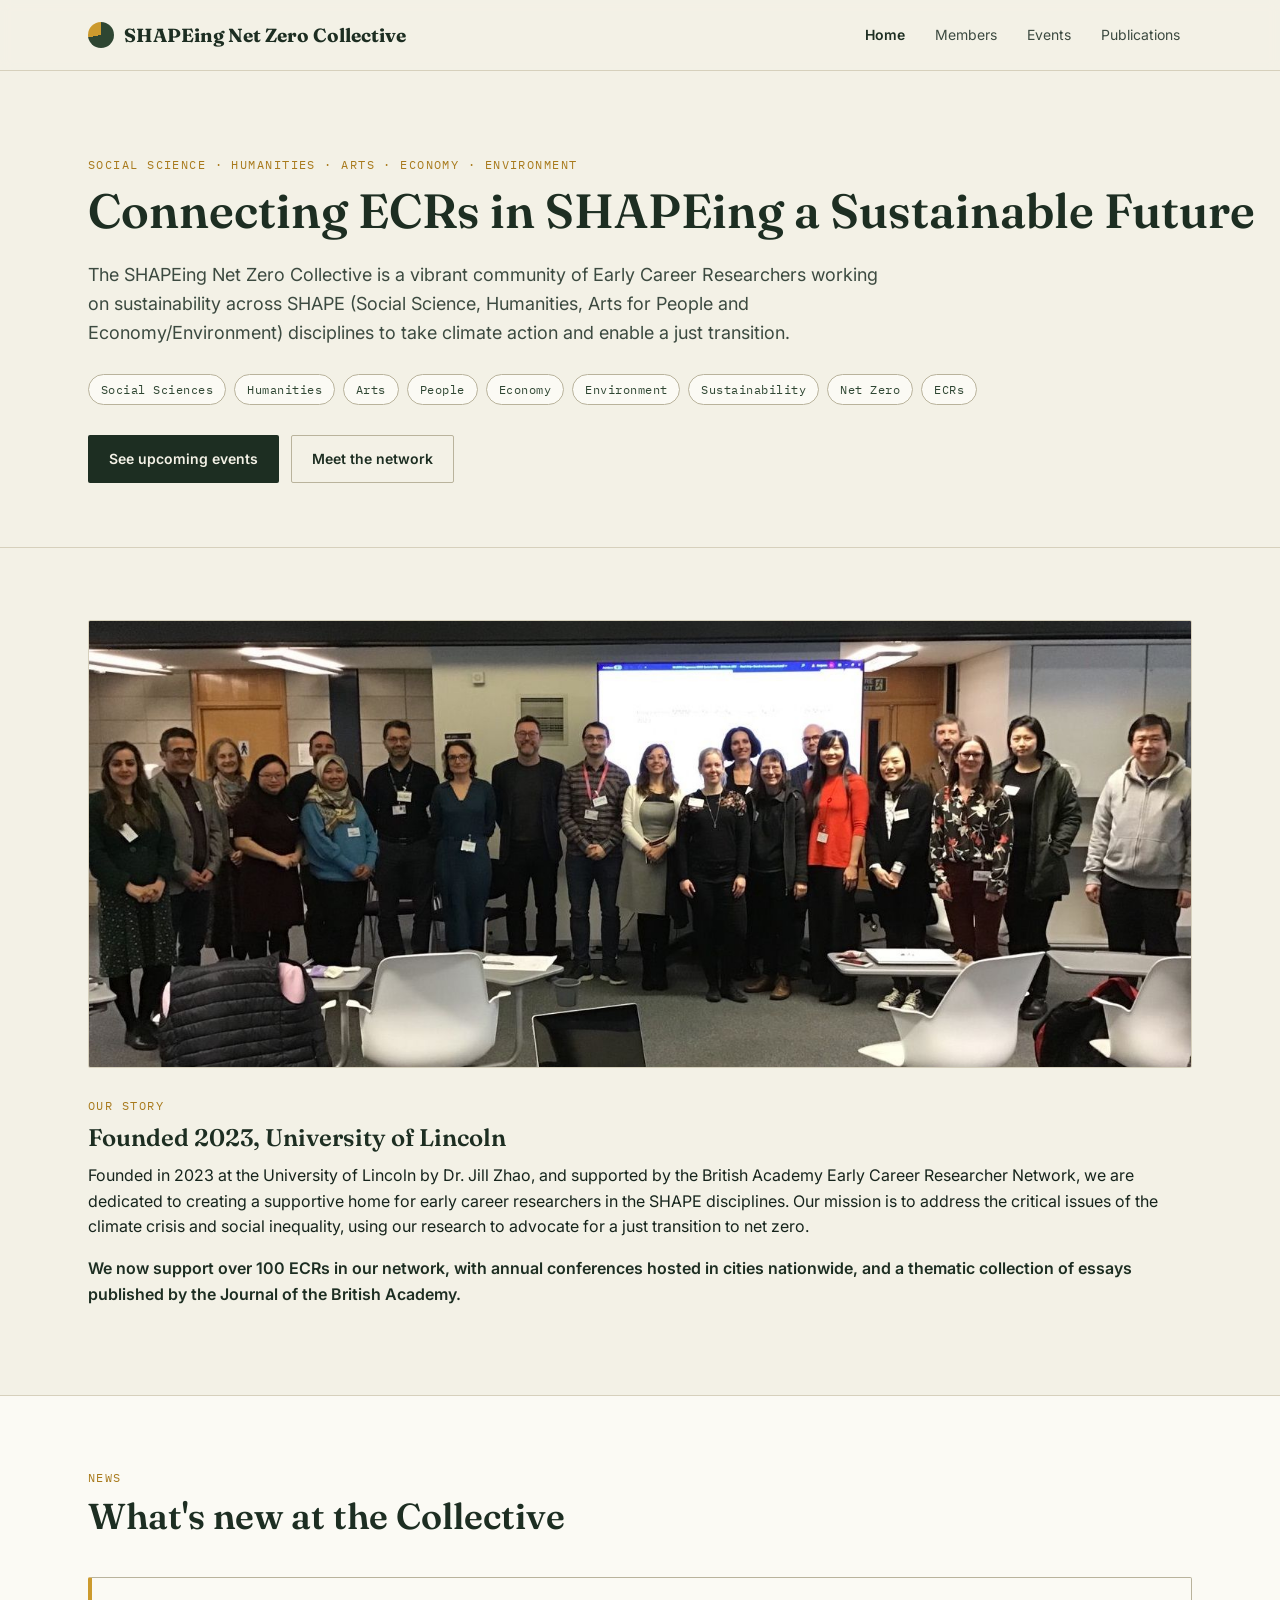
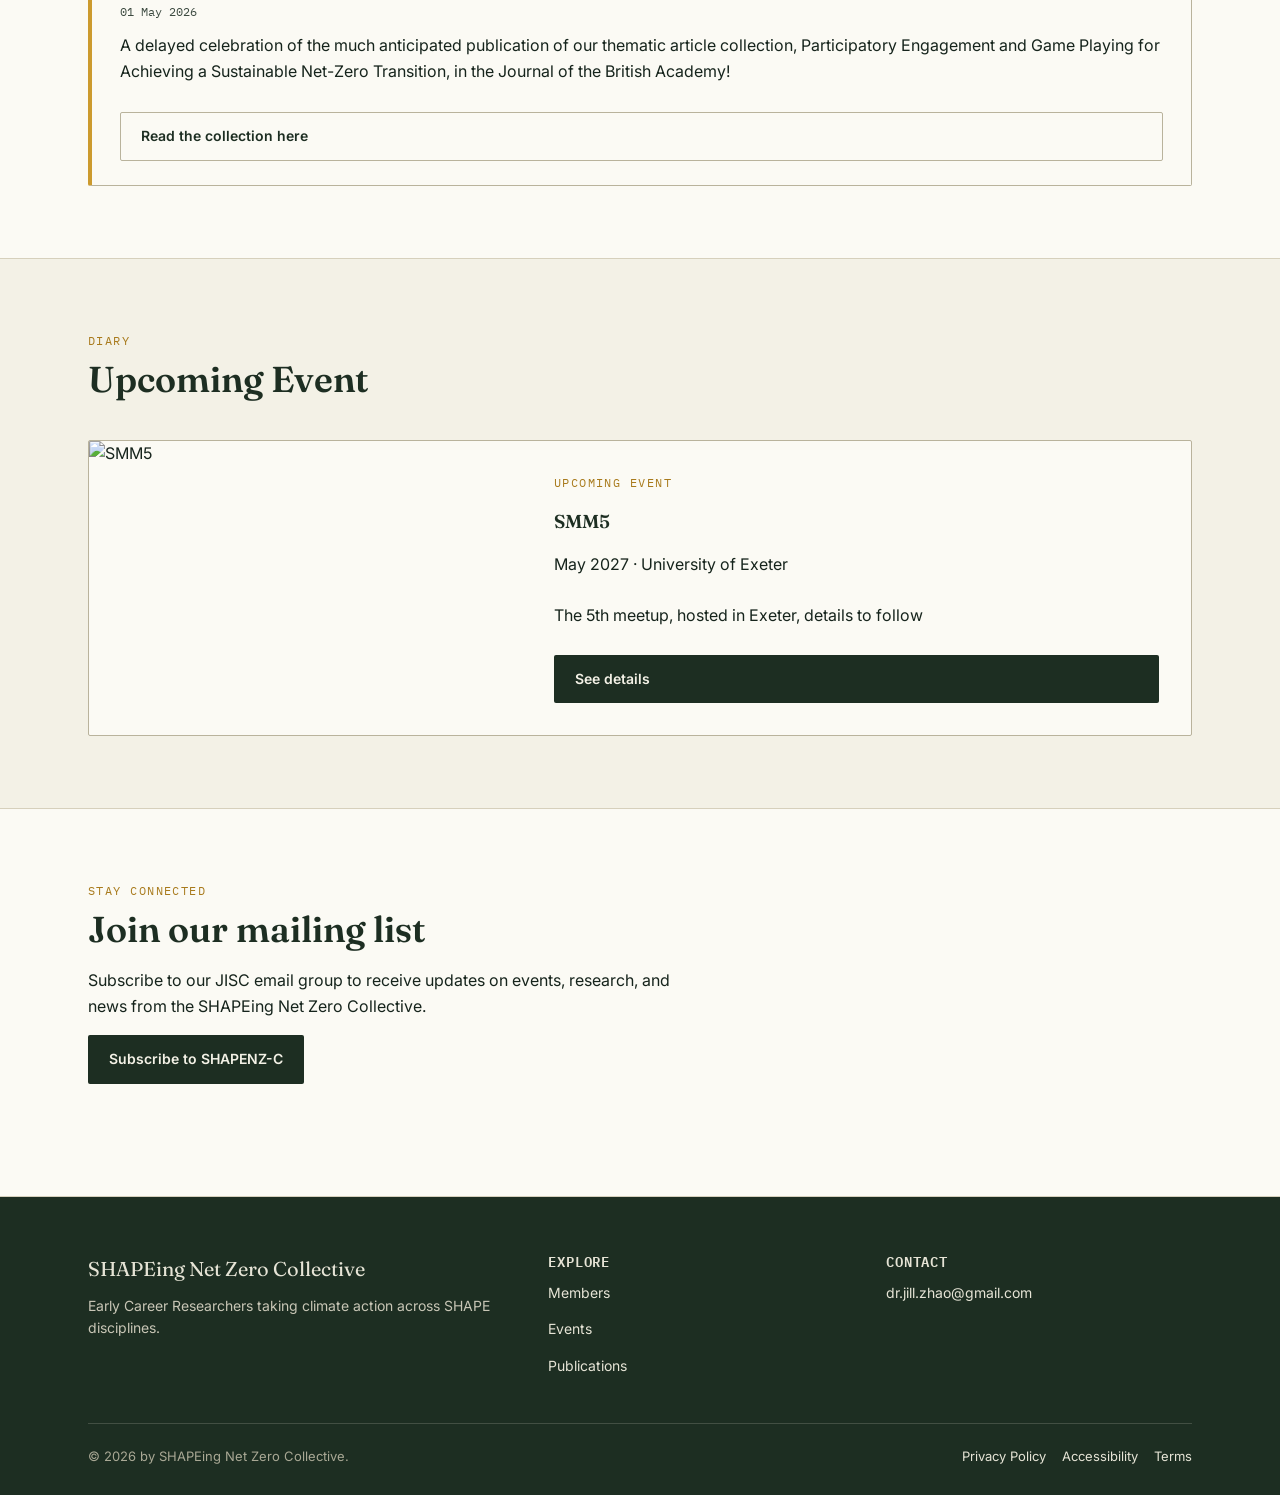
==== commit c57f7382: "Update index.html" ====
--- a/index.html
+++ b/index.html
@@ -85,7 +85,6 @@
       <div>
         <div class="brand-line" data-org-name>SHAPEing Net Zero Collective</div>
         <p>Early Career Researchers taking climate action across SHAPE disciplines.</p>
-        <div class="social-row" data-social-row></div>
       </div>
       <div>
         <h4>Explore</h4>
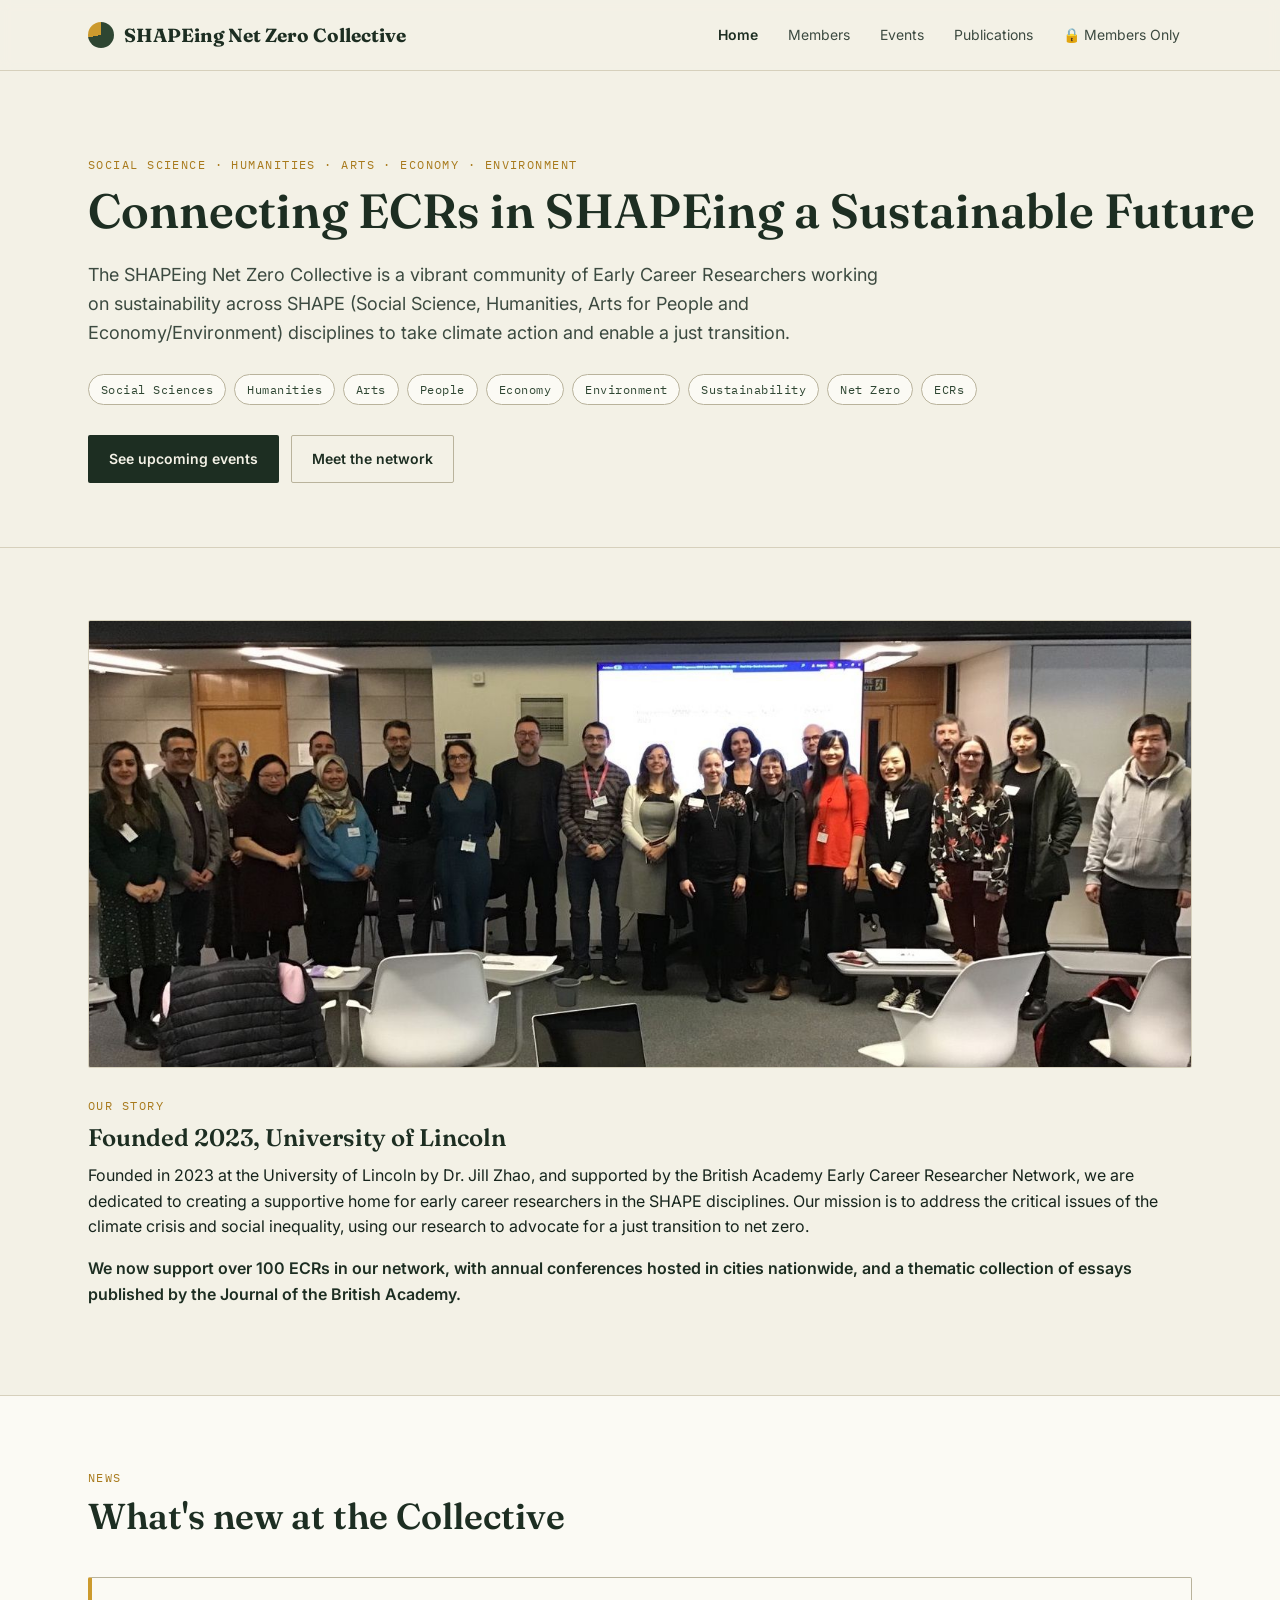
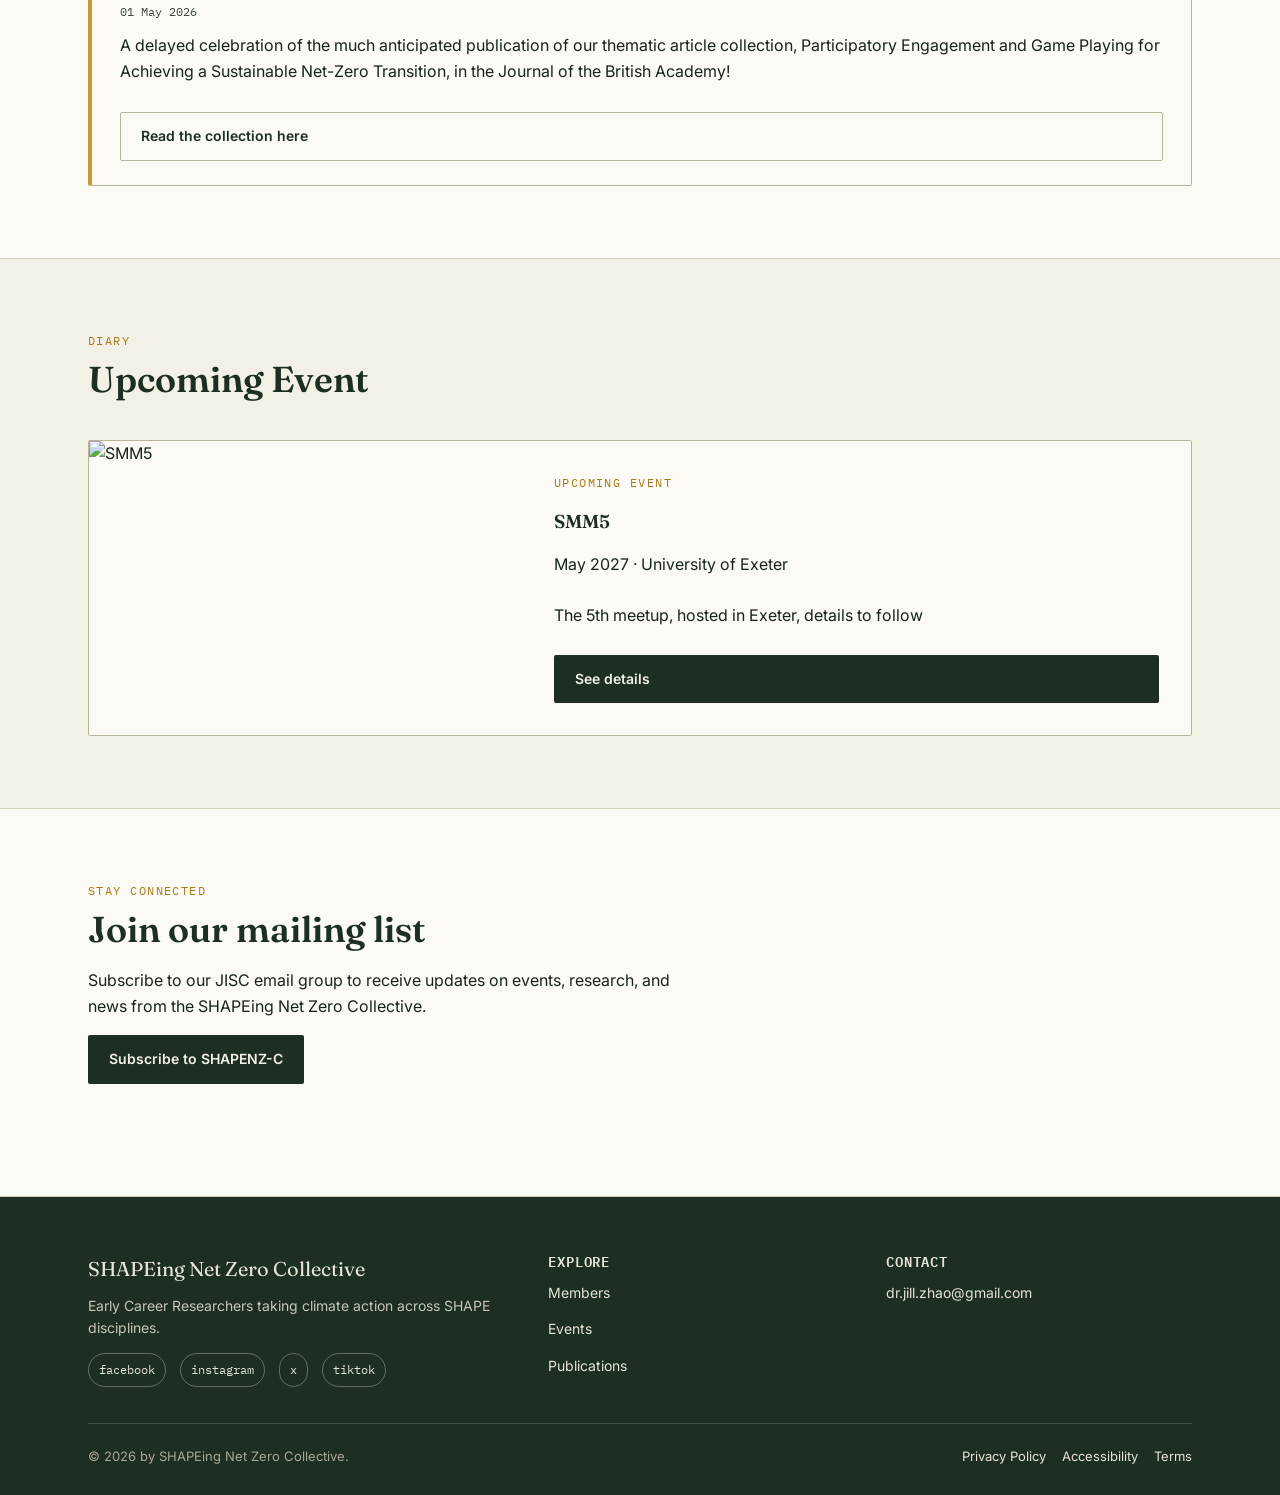
==== commit d0d90683: "Update index.html" ====
--- a/index.html
+++ b/index.html
@@ -19,6 +19,7 @@
       <a href="members.html">Members</a>
       <a href="events.html">Events</a>
       <a href="publications.html">Publications</a>
+      <a href="members-only.html">🔒 Members Only</a>
     </nav>
   </div>
 </header>
@@ -85,6 +86,7 @@
       <div>
         <div class="brand-line" data-org-name>SHAPEing Net Zero Collective</div>
         <p>Early Career Researchers taking climate action across SHAPE disciplines.</p>
+        <div class="social-row" data-social-row></div>
       </div>
       <div>
         <h4>Explore</h4>
